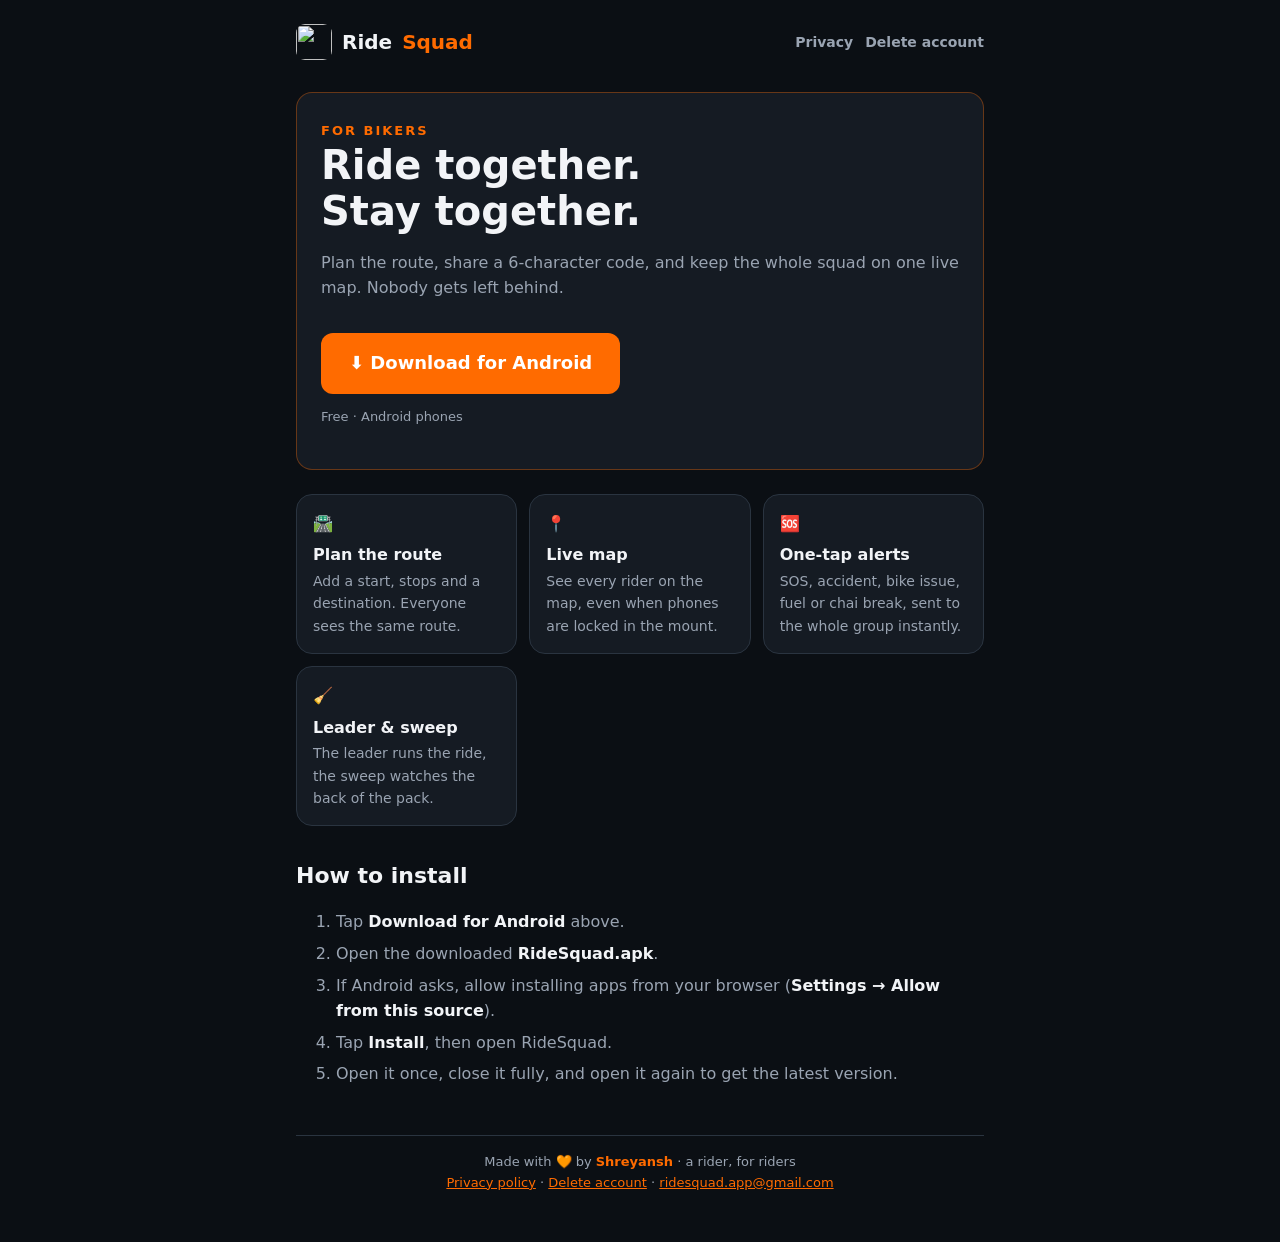
==== index.html @ 69863869 "Add RideSquad website, privacy policy and delete-account page Co-Authored-By: Claude Opus 5.5 <norep" ====
<!doctype html>
<html lang="en">
<head>
  <meta charset="utf-8">
  <meta name="viewport" content="width=device-width, initial-scale=1">
  <title>RideSquad</title>
  <meta name="description" content="Group rides for bikers: plan the route, share a code, and keep the whole squad on one live map.">
  <link rel="icon" href="icon.png">
  <link rel="stylesheet" href="style.css">
</head>
<body>
  <div class="wrap">
    <nav>
      <a class="brand" href="./"><img src="icon.png" alt="">Ride<span>Squad</span></a>
      <a class="link" href="privacy.html">Privacy</a>
      <a class="link" href="delete-account.html">Delete account</a>
    </nav>

    <section class="hero">
      <div class="kicker">FOR BIKERS</div>
      <h1>Ride together.<br>Stay together.</h1>
      <p>Plan the route, share a 6-character code, and keep the whole squad on one live map. Nobody gets left behind.</p>
      <a class="btn" href="https://github.com/shreyanshgupta44/ridesquad/releases/latest/download/RideSquad.apk">⬇ Download for Android</a>
      <p class="small">Free · Android phones</p>
    </section>

    <div class="grid">
      <div class="card">🛣️<b>Plan the route</b><p>Add a start, stops and a destination. Everyone sees the same route.</p></div>
      <div class="card">📍<b>Live map</b><p>See every rider on the map, even when phones are locked in the mount.</p></div>
      <div class="card">🆘<b>One-tap alerts</b><p>SOS, accident, bike issue, fuel or chai break, sent to the whole group instantly.</p></div>
      <div class="card">🧹<b>Leader &amp; sweep</b><p>The leader runs the ride, the sweep watches the back of the pack.</p></div>
    </div>

    <h2>How to install</h2>
    <ol>
      <li>Tap <strong>Download for Android</strong> above.</li>
      <li>Open the downloaded <strong>RideSquad.apk</strong>.</li>
      <li>If Android asks, allow installing apps from your browser (<strong>Settings → Allow from this source</strong>).</li>
      <li>Tap <strong>Install</strong>, then open RideSquad.</li>
      <li>Open it once, close it fully, and open it again to get the latest version.</li>
    </ol>

    <footer>
      Made with 🧡 by <b>Shreyansh</b> · a rider, for riders<br>
      <a href="privacy.html">Privacy policy</a> · <a href="delete-account.html">Delete account</a> ·
      <a href="mailto:ridesquad.app@gmail.com">ridesquad.app@gmail.com</a>
    </footer>
  </div>
</body>
</html>
---- style.css ----
:root {
  --bg: #0b0f14;
  --surface: #151b23;
  --raised: #1e2630;
  --border: #2a3440;
  --text: #f2f4f7;
  --muted: #9aa4b2;
  --accent: #ff6b00;
}
* { box-sizing: border-box; }
body {
  margin: 0;
  background: var(--bg);
  color: var(--text);
  font: 16px/1.6 system-ui, -apple-system, "Segoe UI", Roboto, sans-serif;
}
a { color: var(--accent); }
.wrap { max-width: 720px; margin: 0 auto; padding: 24px 16px 48px; }
nav { display: flex; align-items: center; gap: 12px; margin-bottom: 32px; flex-wrap: wrap; }
nav .brand { display: flex; align-items: center; gap: 10px; font-weight: 800; font-size: 20px; color: var(--text); text-decoration: none; margin-right: auto; }
nav .brand img { width: 36px; height: 36px; border-radius: 9px; }
nav .brand span { color: var(--accent); }
nav a.link { color: var(--muted); text-decoration: none; font-size: 14px; font-weight: 600; }
h1 { font-size: 40px; line-height: 1.15; margin: 0 0 12px; }
h2 { font-size: 22px; margin: 32px 0 8px; }
p, li { color: var(--muted); }
strong { color: var(--text); }
.kicker { color: var(--accent); font-weight: 800; letter-spacing: 2px; font-size: 13px; }
.hero { padding: 28px 24px; border: 1px solid rgba(255, 107, 0, 0.35); border-radius: 16px; background: var(--surface); }
.btn { display: inline-block; margin-top: 16px; padding: 16px 28px; border-radius: 12px; background: var(--accent); color: #fff; font-weight: 800; font-size: 18px; text-decoration: none; }
.small { font-size: 13px; color: var(--muted); }
.grid { display: grid; grid-template-columns: repeat(auto-fit, minmax(200px, 1fr)); gap: 12px; margin-top: 24px; }
.card { padding: 16px; border-radius: 16px; background: var(--surface); border: 1px solid var(--border); }
.card b { display: block; color: var(--text); margin: 6px 0 2px; }
.card p { margin: 0; font-size: 14px; }
ol li { margin-bottom: 6px; }
footer { margin-top: 48px; padding-top: 16px; border-top: 1px solid var(--border); font-size: 13px; color: var(--muted); text-align: center; }
footer b { color: var(--accent); }
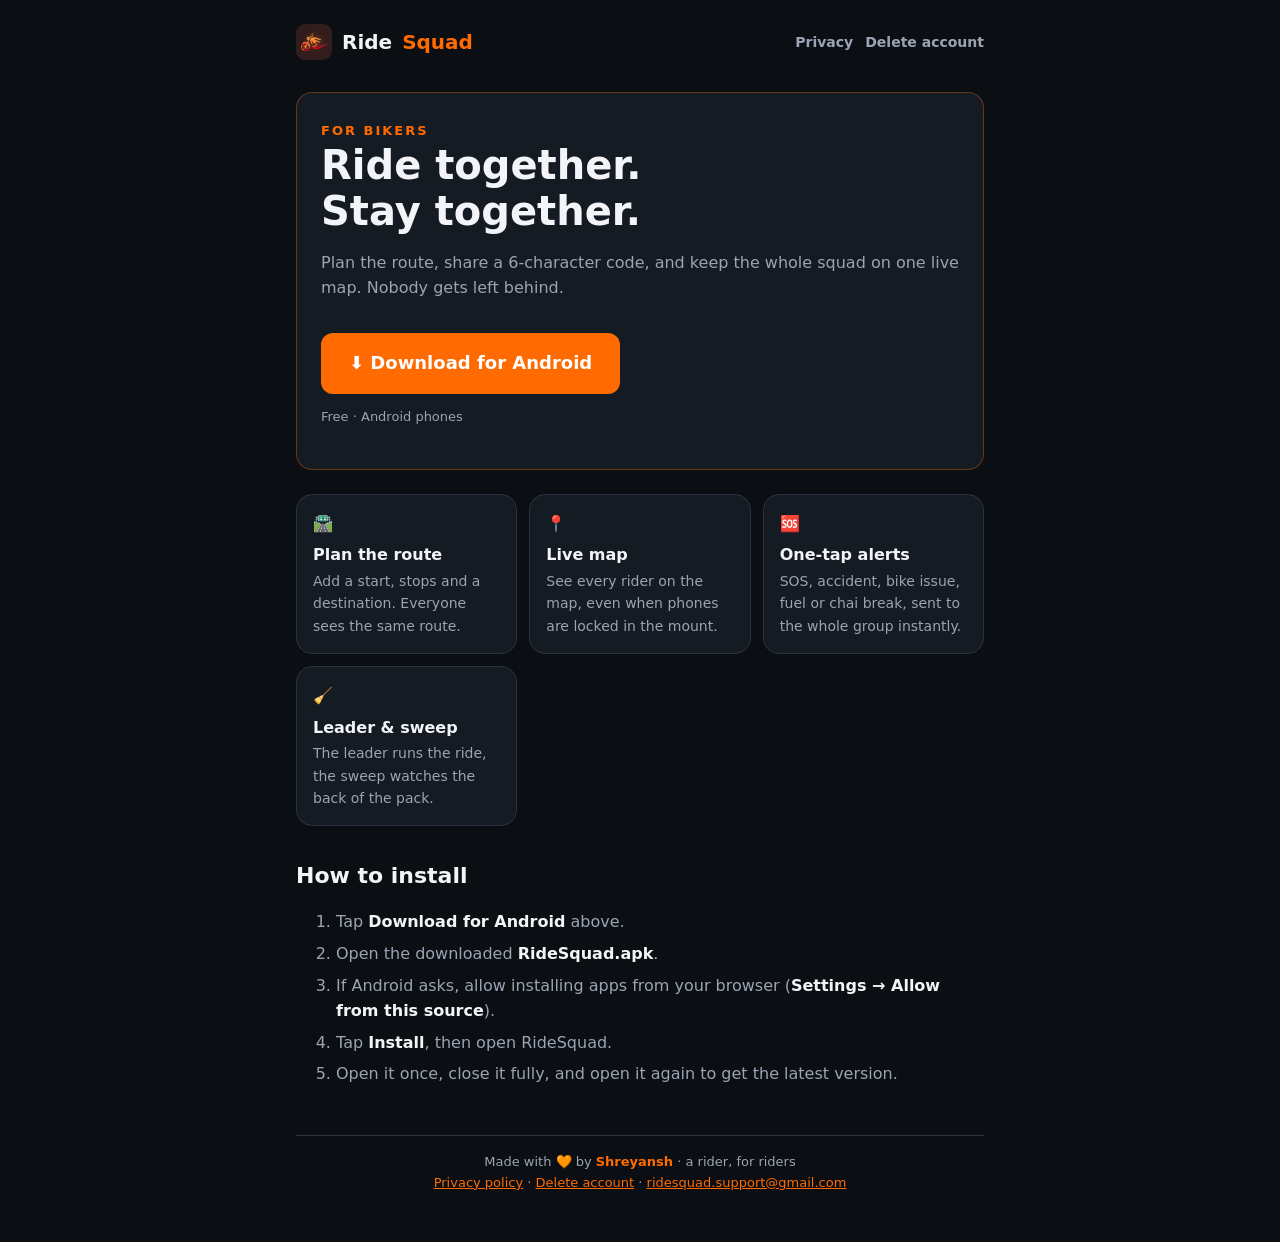
==== commit 08d1e59c: "Contact email: ridesquad.support@gmail.com Co-Authored-By: Claude Opus 5.5 <noreply@anthropic.com>" ====
--- a/index.html
+++ b/index.html
@@ -43,7 +43,7 @@
     <footer>
       Made with 🧡 by <b>Shreyansh</b> · a rider, for riders<br>
       <a href="privacy.html">Privacy policy</a> · <a href="delete-account.html">Delete account</a> ·
-      <a href="mailto:ridesquad.app@gmail.com">ridesquad.app@gmail.com</a>
+      <a href="mailto:ridesquad.support@gmail.com">ridesquad.support@gmail.com</a>
     </footer>
   </div>
 </body>
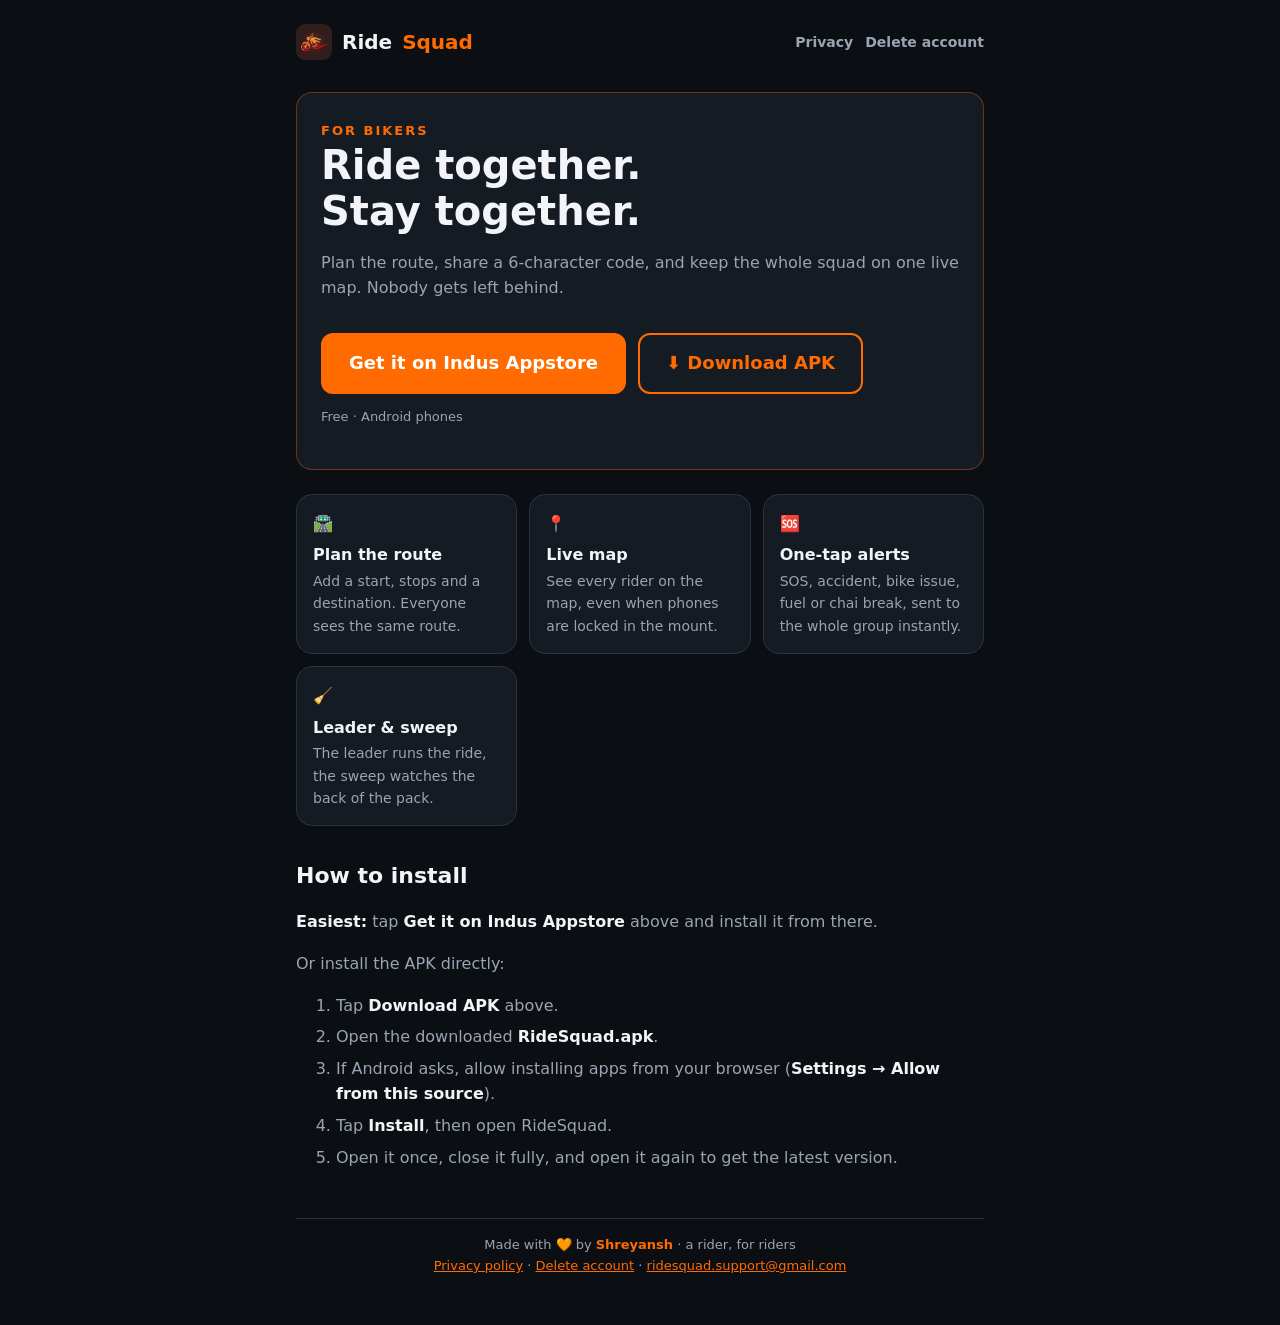
==== commit 216008fc: "Link to Indus Appstore listing" ====
--- a/index.html
+++ b/index.html
@@ -20,7 +20,10 @@
       <div class="kicker">FOR BIKERS</div>
       <h1>Ride together.<br>Stay together.</h1>
       <p>Plan the route, share a 6-character code, and keep the whole squad on one live map. Nobody gets left behind.</p>
-      <a class="btn" href="https://github.com/shreyanshgupta44/ridesquad/releases/latest/download/RideSquad.apk">⬇ Download for Android</a>
+      <div class="ctas">
+        <a class="btn" href="https://www.indusappstore.com/apps/auto-and-vehicles/ridesquad/com.ridesquad.app?page=details&amp;id=com.ridesquad.app">Get it on Indus Appstore</a>
+        <a class="btn ghost" href="https://github.com/shreyanshgupta44/ridesquad/releases/latest/download/RideSquad.apk">⬇ Download APK</a>
+      </div>
       <p class="small">Free · Android phones</p>
     </section>
 
@@ -32,8 +35,10 @@
     </div>
 
     <h2>How to install</h2>
+    <p><strong>Easiest:</strong> tap <strong>Get it on Indus Appstore</strong> above and install it from there.</p>
+    <p>Or install the APK directly:</p>
     <ol>
-      <li>Tap <strong>Download for Android</strong> above.</li>
+      <li>Tap <strong>Download APK</strong> above.</li>
       <li>Open the downloaded <strong>RideSquad.apk</strong>.</li>
       <li>If Android asks, allow installing apps from your browser (<strong>Settings → Allow from this source</strong>).</li>
       <li>Tap <strong>Install</strong>, then open RideSquad.</li>
--- a/style.css
+++ b/style.css
@@ -28,6 +28,9 @@
 .kicker { color: var(--accent); font-weight: 800; letter-spacing: 2px; font-size: 13px; }
 .hero { padding: 28px 24px; border: 1px solid rgba(255, 107, 0, 0.35); border-radius: 16px; background: var(--surface); }
 .btn { display: inline-block; margin-top: 16px; padding: 16px 28px; border-radius: 12px; background: var(--accent); color: #fff; font-weight: 800; font-size: 18px; text-decoration: none; }
+.btn.ghost { background: transparent; color: var(--accent); border: 2px solid var(--accent); padding: 14px 26px; }
+.ctas { display: flex; flex-wrap: wrap; gap: 12px; }
+.ctas .btn { margin-top: 16px; }
 .small { font-size: 13px; color: var(--muted); }
 .grid { display: grid; grid-template-columns: repeat(auto-fit, minmax(200px, 1fr)); gap: 12px; margin-top: 24px; }
 .card { padding: 16px; border-radius: 16px; background: var(--surface); border: 1px solid var(--border); }
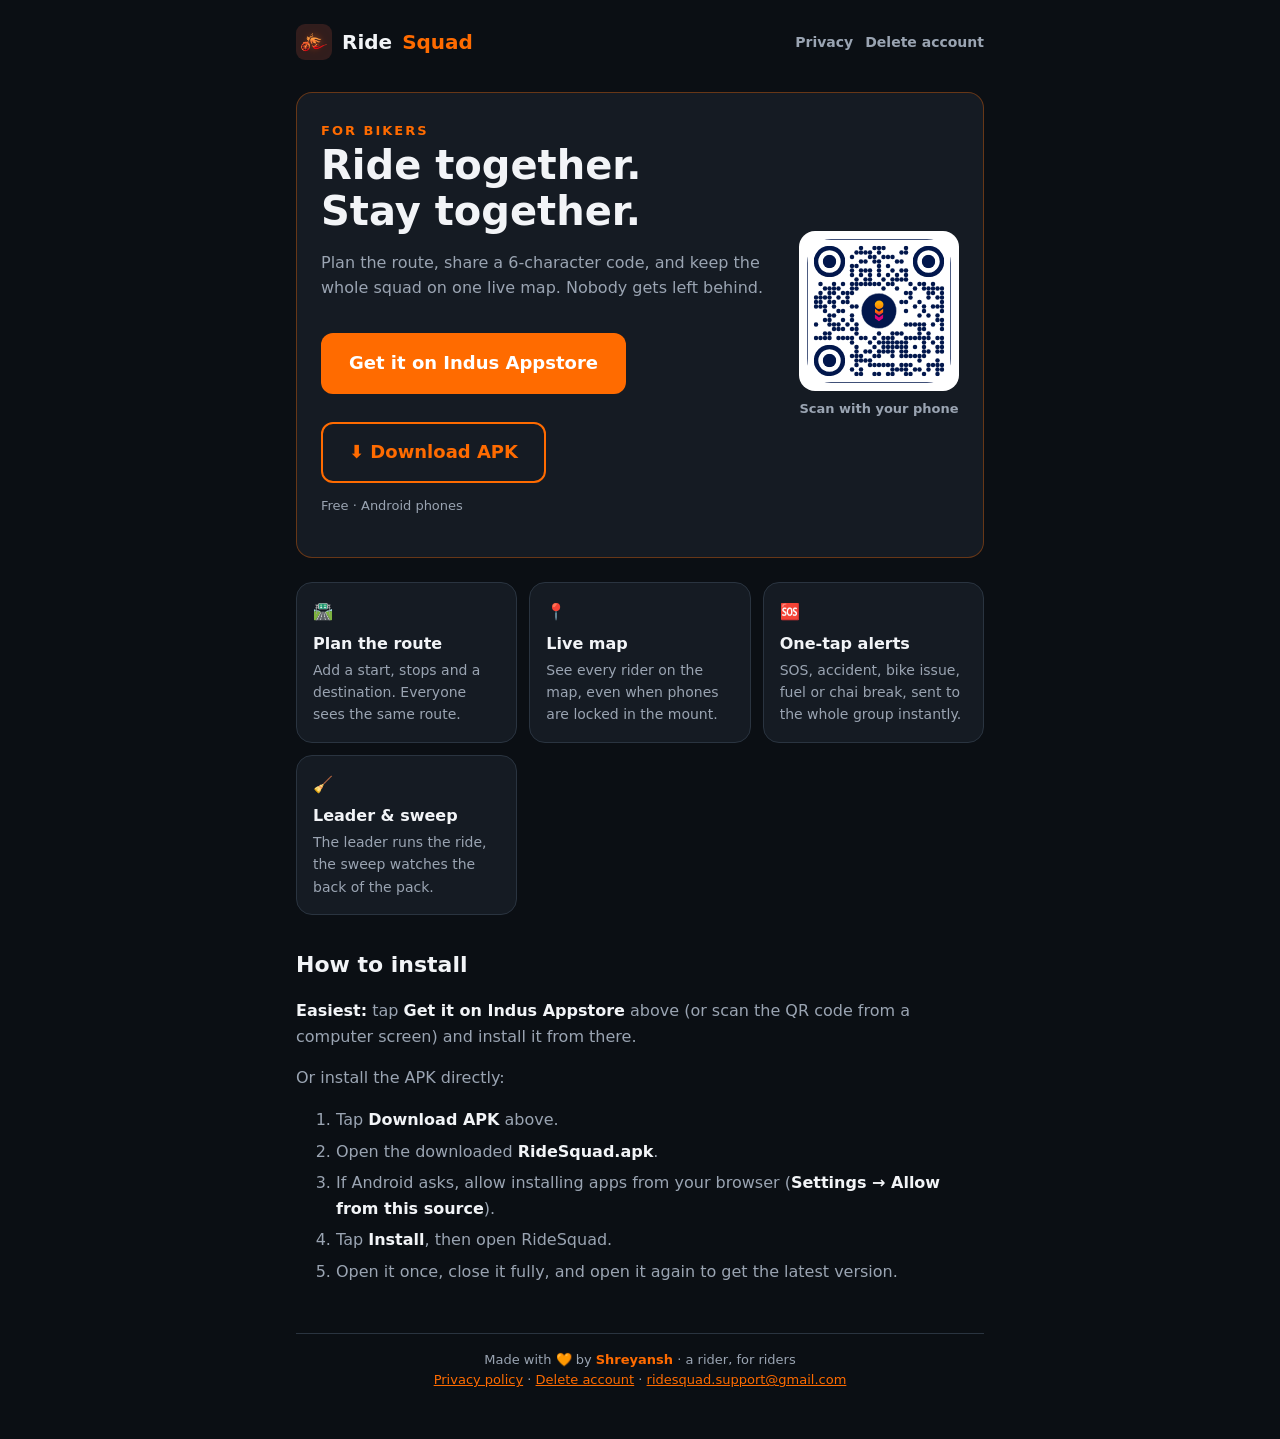
==== commit 49c82d6d: "Add Indus Appstore QR code to site and README Co-Authored-By: Claude Opus 5.5 <noreply@anthropic.com" ====
--- a/index.html
+++ b/index.html
@@ -17,6 +17,7 @@
     </nav>
 
     <section class="hero">
+      <div class="hero-text">
       <div class="kicker">FOR BIKERS</div>
       <h1>Ride together.<br>Stay together.</h1>
       <p>Plan the route, share a 6-character code, and keep the whole squad on one live map. Nobody gets left behind.</p>
@@ -25,6 +26,11 @@
         <a class="btn ghost" href="https://github.com/shreyanshgupta44/ridesquad/releases/latest/download/RideSquad.apk">⬇ Download APK</a>
       </div>
       <p class="small">Free · Android phones</p>
+      </div>
+      <a class="qr" href="https://indusapp.store/5z1x7blv">
+        <img src="qr-indus.svg" width="160" height="160" alt="QR code to get RideSquad on Indus Appstore">
+        <span>Scan with your phone</span>
+      </a>
     </section>
 
     <div class="grid">
@@ -35,7 +41,7 @@
     </div>
 
     <h2>How to install</h2>
-    <p><strong>Easiest:</strong> tap <strong>Get it on Indus Appstore</strong> above and install it from there.</p>
+    <p><strong>Easiest:</strong> tap <strong>Get it on Indus Appstore</strong> above (or scan the QR code from a computer screen) and install it from there.</p>
     <p>Or install the APK directly:</p>
     <ol>
       <li>Tap <strong>Download APK</strong> above.</li>
--- a/style.css
+++ b/style.css
@@ -26,7 +26,13 @@
 p, li { color: var(--muted); }
 strong { color: var(--text); }
 .kicker { color: var(--accent); font-weight: 800; letter-spacing: 2px; font-size: 13px; }
-.hero { padding: 28px 24px; border: 1px solid rgba(255, 107, 0, 0.35); border-radius: 16px; background: var(--surface); }
+.hero { padding: 28px 24px; border: 1px solid rgba(255, 107, 0, 0.35); border-radius: 16px; background: var(--surface); display: flex; align-items: center; gap: 24px; }
+.hero-text { flex: 1; min-width: 0; }
+.qr { display: flex; flex-direction: column; align-items: center; gap: 8px; flex-shrink: 0; text-decoration: none; }
+.qr img { display: block; width: 160px; height: 160px; padding: 8px; background: #fff; border-radius: 16px; }
+.qr span { font-size: 13px; color: var(--muted); font-weight: 600; }
+/* On a phone the QR is pointless (you can't scan your own screen) — the button does the job. */
+@media (max-width: 640px) { .qr { display: none; } }
 .btn { display: inline-block; margin-top: 16px; padding: 16px 28px; border-radius: 12px; background: var(--accent); color: #fff; font-weight: 800; font-size: 18px; text-decoration: none; }
 .btn.ghost { background: transparent; color: var(--accent); border: 2px solid var(--accent); padding: 14px 26px; }
 .ctas { display: flex; flex-wrap: wrap; gap: 12px; }
